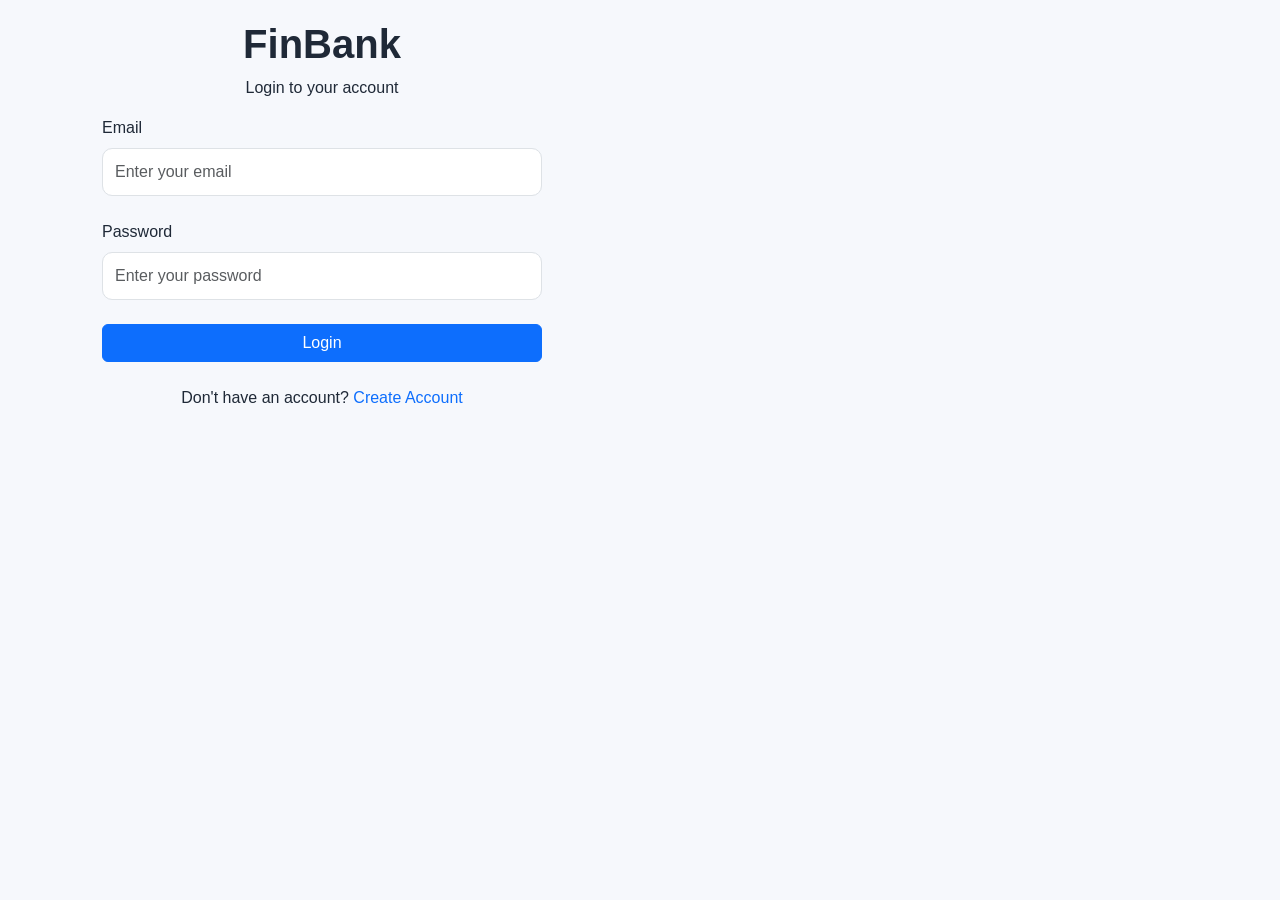
==== banking-app/login.html @ da3230d7 "Initial commit" ====
<!DOCTYPE html>
<html lang="en">

<head>
    <meta charset="UTF-8">
    <meta name="viewport" content="width=device-width, initial-scale=1.0">

    <title>FinBank - Login</title>

    <link
        href="https://cdn.jsdelivr.net/npm/bootstrap@5.3.3/dist/css/bootstrap.min.css"
        rel="stylesheet">

    <!-- CSS is outside banking-app folder -->
    <link rel="stylesheet" href="../CSS/style.css">
</head>

<body>

    <div class="container">
        <div class="auth-container">

            <h1 class="text-center fw-bold">
                FinBank
            </h1>

            <p class="text-center auth-subtitle">
                Login to your account
            </p>


            <form id="loginForm">

                <!-- EMAIL -->

                <div class="mb-4">

                    <label
                        for="loginEmail"
                        class="form-label">

                        Email

                    </label>

                    <input
                        type="email"
                        id="loginEmail"
                        class="form-control"
                        placeholder="Enter your email"
                        required>

                </div>


                <!-- PASSWORD -->

                <div class="mb-4">

                    <label
                        for="loginPassword"
                        class="form-label">

                        Password

                    </label>

                    <input
                        type="password"
                        id="loginPassword"
                        class="form-control"
                        placeholder="Enter your password"
                        required>

                </div>


                <!-- LOGIN BUTTON -->

                <button
                    type="submit"
                    id="loginBtn"
                    class="btn btn-primary w-100">

                    Login

                </button>

            </form>


            <p class="text-center mt-4">

                Don't have an account?

                <a href="signup.html">
                    Create Account
                </a>

            </p>

        </div>
    </div>


    <!-- JavaScript is outside banking-app folder -->

    <script src="../JavaScript/app.js"></script>
    <script src="../JavaScript/auth.js"></script>

</body>

</html>
---- CSS/style.css ----
* {
    margin: 0;
    padding: 0;
    box-sizing: border-box;
}

body {
    font-family: Arial, Helvetica, sans-serif;
    background: #f6f8fc;
    color: #1f2937;
}

a {
    text-decoration: none;
}

.navbar {
    min-height: 70px;
}

.nav-link {
    font-weight: 500;
}

.nav-link:hover {
    color: #0d6efd !important;
}


/* HERO */

.hero-section {
    background:
        linear-gradient(
            135deg,
            #eef5ff,
            #ffffff
        );
}

.min-vh-75 {
    min-height: 75vh;
}

.hero-title {
    font-size: clamp(42px, 6vw, 72px);
    font-weight: 800;
    line-height: 1.05;
}

.hero-title span {
    color: #0d6efd;
}

.hero-text {
    font-size: 18px;
    color: #6b7280;
    max-width: 600px;
    margin: 25px 0;
}


.hero-card {
    max-width: 450px;
    margin: auto;
    padding: 35px;
    border-radius: 25px;
    color: white;
    background:
        linear-gradient(
            135deg,
            #0d6efd,
            #5b21b6
        );
    box-shadow: 0 25px 60px rgba(13, 110, 253, .25);
}

.hero-card h2 {
    margin-top: 8px;
}

.hero-card small {
    opacity: .8;
}

.hero-icon {
    font-size: 35px;
}

.card-number {
    letter-spacing: 5px;
    margin: 55px 0 30px;
}


/* FEATURES */

.section-label {
    color: #0d6efd;
    font-weight: 700;
    letter-spacing: 2px;
}

.feature-card {
    background: white;
    padding: 30px;
    border-radius: 18px;
    height: 100%;
    border: 1px solid #edf0f5;
    transition: .3s;
}

.feature-card:hover {
    transform: translateY(-7px);
    box-shadow: 0 15px 35px rgba(0, 0, 0, .08);
}

.feature-icon {
    width: 55px;
    height: 55px;
    display: flex;
    align-items: center;
    justify-content: center;
    background: #e9f2ff;
    color: #0d6efd;
    border-radius: 14px;
    font-size: 22px;
    margin-bottom: 20px;
}


/* CONTACT */

.contact-section {
    background: #eef4fb;
}

.form-card {
    background: white;
    padding: 30px;
    border-radius: 20px;
    border: 1px solid #edf0f5;
    box-shadow: 0 10px 30px rgba(0, 0, 0, .04);
}

.form-control,
.form-select {
    min-height: 48px;
    border-radius: 10px;
}

.form-control:focus,
.form-select:focus {
    box-shadow: 0 0 0 3px rgba(13, 110, 253, .1);
}


/* FOOTER */

.footer {
    padding: 25px;
    background: #111827;
    color: white;
}


/* AUTH */

.auth-body {
    min-height: 100vh;
    background:
        linear-gradient(
            135deg,
            #eef5ff,
            #f8f9ff
        );

    display: flex;
    align-items: center;
    justify-content: center;
}

.auth-container {
    width: 100%;
    max-width: 480px;
    padding: 20px;
}

.auth-card {
    background: white;
    padding: 40px;
    border-radius: 22px;
    box-shadow: 0 20px 60px rgba(0, 0, 0, .08);
}

.auth-logo {
    display: inline-block;
    color: #0d6efd;
    font-size: 30px;
    font-weight: 800;
    margin-bottom: 25px;
}


/* DASHBOARD */

.dashboard-body {
    background: #f6f8fc;
}

.stat-card {
    background: white;
    padding: 25px;
    border-radius: 18px;
    border: 1px solid #edf0f5;
    height: 100%;
}

.stat-card p {
    color: #6b7280;
    margin-top: 15px;
    margin-bottom: 5px;
}

.stat-icon {
    width: 50px;
    height: 50px;
    border-radius: 14px;
    background: #e9f2ff;
    color: #0d6efd;
    display: flex;
    align-items: center;
    justify-content: center;
    font-size: 20px;
}

.stat-icon.success {
    background: #eaf8ef;
    color: #198754;
}

.stat-icon.danger {
    background: #fff0f0;
    color: #dc3545;
}

.stat-icon.purple {
    background: #f1eaff;
    color: #6f42c1;
}


.section-card {
    background: white;
    padding: 30px;
    border-radius: 20px;
    border: 1px solid #edf0f5;
}


.quick-action {
    display: flex;
    align-items: center;
    gap: 15px;
    padding: 20px;
    background: #f7f9fc;
    color: #1f2937;
    border-radius: 14px;
    transition: .3s;
}

.quick-action:hover {
    background: #eaf2ff;
    color: #0d6efd;
    transform: translateY(-3px);
}

.quick-action i {
    font-size: 24px;
    color: #0d6efd;
}


/* BANKING */

.balance-banner {
    background:
        linear-gradient(
            135deg,
            #0d6efd,
            #4f46e5
        );

    color: white;
    padding: 35px;
    border-radius: 22px;

    display: flex;
    justify-content: space-between;
    align-items: center;
}

.balance-banner h1 {
    font-size: 42px;
}

.balance-banner > i {
    font-size: 60px;
    opacity: .3;
}


.form-heading {
    display: flex;
    align-items: center;
    gap: 15px;
    margin-bottom: 25px;
}

.form-heading h4 {
    margin-bottom: 5px;
}

.form-heading p {
    color: #6b7280;
    margin: 0;
}

.transaction-icon {
    width: 55px;
    height: 55px;
    border-radius: 15px;
    display: flex;
    align-items: center;
    justify-content: center;
    font-size: 22px;
}

.transaction-icon.credit {
    background: #eaf8ef;
    color: #198754;
}

.transaction-icon.debit {
    background: #fff0f0;
    color: #dc3545;
}


/* TRANSACTIONS */

.transaction-item {
    display: flex;
    justify-content: space-between;
    align-items: center;
    padding: 18px 0;
    border-bottom: 1px solid #edf0f5;
}

.transaction-item:last-child {
    border-bottom: none;
}

.transaction-left {
    display: flex;
    align-items: center;
    gap: 15px;
}

.transaction-date {
    color: #6b7280;
    font-size: 13px;
}

.amount-credit {
    color: #198754;
    font-weight: 700;
}

.amount-debit {
    color: #dc3545;
    font-weight: 700;
}


/* EMPTY STATE */

.empty-state {
    text-align: center;
    padding: 50px 20px;
    color: #6b7280;
}

.empty-state i {
    font-size: 50px;
    margin-bottom: 15px;
    color: #adb5bd;
}


/* TOAST */

#toastContainer {
    position: fixed;
    top: 20px;
    right: 20px;
    z-index: 9999;
}

.custom-toast {
    background: #212529;
    color: white;
    padding: 15px 20px;
    border-radius: 10px;
    margin-bottom: 10px;
    min-width: 280px;
    box-shadow: 0 10px 30px rgba(0, 0, 0, .15);
    animation: toastIn .3s ease;
}

.custom-toast.success {
    background: #198754;
}

.custom-toast.error {
    background: #dc3545;
}

@keyframes toastIn {

    from {
        opacity: 0;
        transform: translateX(30px);
    }

    to {
        opacity: 1;
        transform: translateX(0);
    }

}


/* RESPONSIVE */

@media (max-width: 768px) {

    .hero-title {
        font-size: 45px;
    }

    .hero-card {
        padding: 25px;
    }

    .auth-card {
        padding: 25px;
    }

    .section-card,
    .form-card {
        padding: 20px;
    }

    .balance-banner {
        padding: 25px;
    }

    .balance-banner h1 {
        font-size: 32px;
    }

    .balance-banner > i {
        font-size: 40px;
    }

    .transaction-item {
        align-items: flex-start;
        gap: 15px;
    }

}
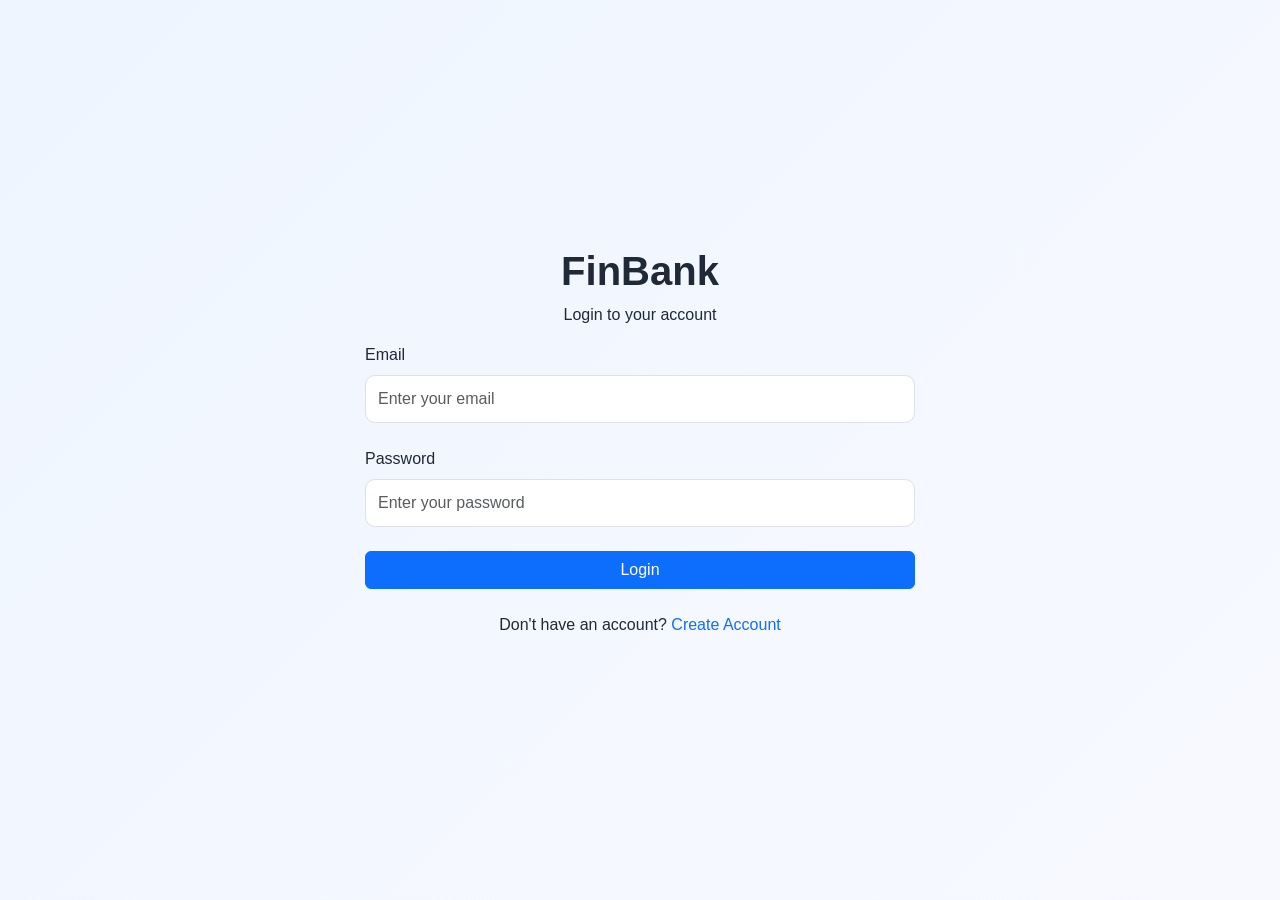
==== commit c8fabd2c: "Fix login page layout and styling" ====
--- a/banking-app/login.html
+++ b/banking-app/login.html
@@ -15,9 +15,8 @@
     <link rel="stylesheet" href="../CSS/style.css">
 </head>
 
-<body>
+<body class="auth-body">
 
-    <div class="container">
         <div class="auth-container">
 
             <h1 class="text-center fw-bold">
--- a/CSS/style.css
+++ b/CSS/style.css
@@ -31,11 +31,9 @@
 
 .hero-section {
     background:
-        linear-gradient(
-            135deg,
+        linear-gradient(135deg,
             #eef5ff,
-            #ffffff
-        );
+            #ffffff);
 }
 
 .min-vh-75 {
@@ -67,11 +65,9 @@
     border-radius: 25px;
     color: white;
     background:
-        linear-gradient(
-            135deg,
+        linear-gradient(135deg,
             #0d6efd,
-            #5b21b6
-        );
+            #5b21b6);
     box-shadow: 0 25px 60px rgba(13, 110, 253, .25);
 }
 
@@ -169,11 +165,9 @@
 .auth-body {
     min-height: 100vh;
     background:
-        linear-gradient(
-            135deg,
+        linear-gradient(135deg,
             #eef5ff,
-            #f8f9ff
-        );
+            #f8f9ff);
 
     display: flex;
     align-items: center;
@@ -182,11 +176,12 @@
 
 .auth-container {
     width: 100%;
-    max-width: 480px;
-    padding: 20px;
+    max-width: 550px;
+    margin: 0 auto;
 }
 
 .auth-card {
+    width: 100%;
     background: white;
     padding: 40px;
     border-radius: 22px;
@@ -285,11 +280,9 @@
 
 .balance-banner {
     background:
-        linear-gradient(
-            135deg,
+        linear-gradient(135deg,
             #0d6efd,
-            #4f46e5
-        );
+            #4f46e5);
 
     color: white;
     padding: 35px;
@@ -304,7 +297,7 @@
     font-size: 42px;
 }
 
-.balance-banner > i {
+.balance-banner>i {
     font-size: 60px;
     opacity: .3;
 }
@@ -470,7 +463,7 @@
         font-size: 32px;
     }
 
-    .balance-banner > i {
+    .balance-banner>i {
         font-size: 40px;
     }
 
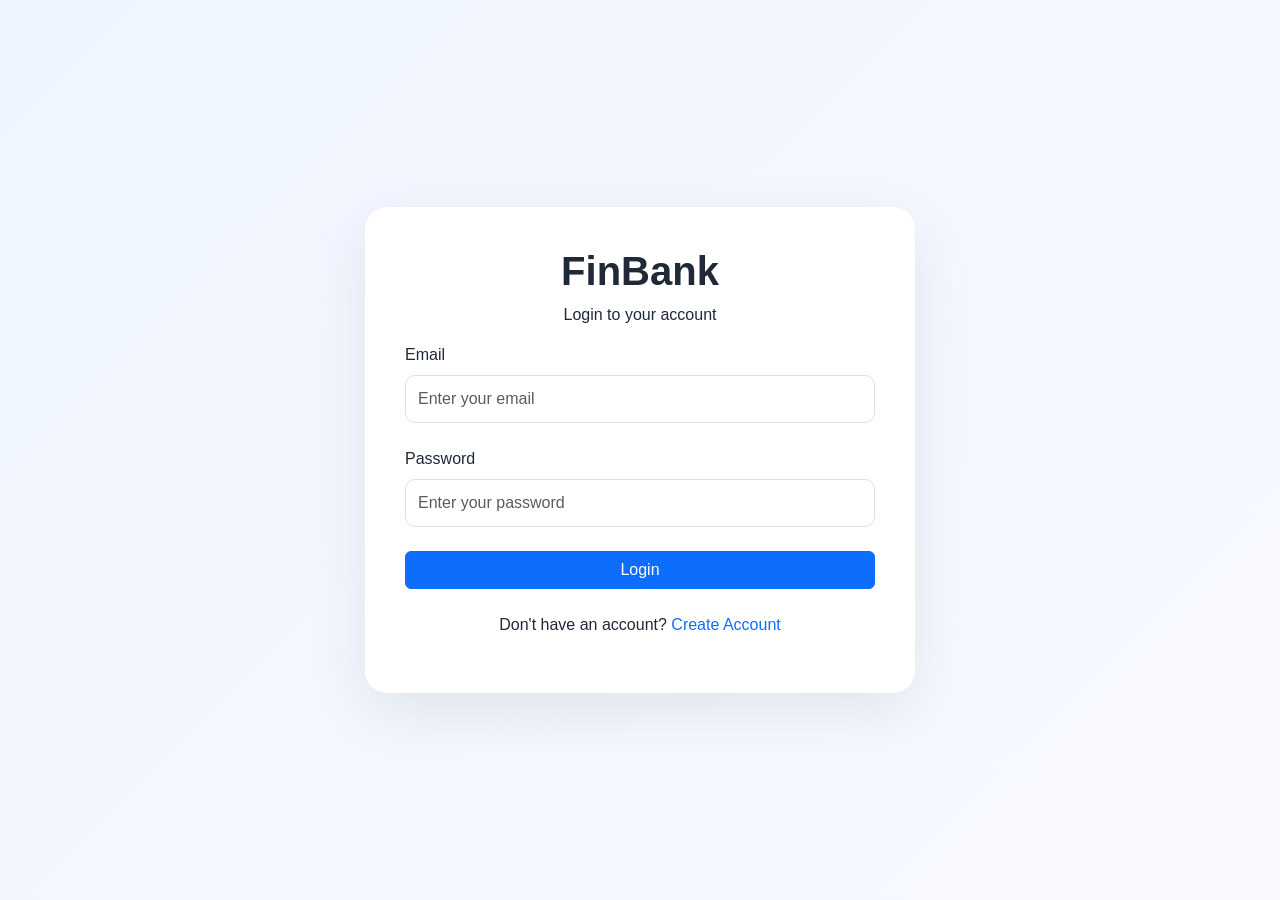
==== commit d203d2d2: "Update login page" ====
--- a/banking-app/login.html
+++ b/banking-app/login.html
@@ -18,6 +18,8 @@
 <body class="auth-body">
 
         <div class="auth-container">
+
+            <div class="auth-card">
 
             <h1 class="text-center fw-bold">
                 FinBank
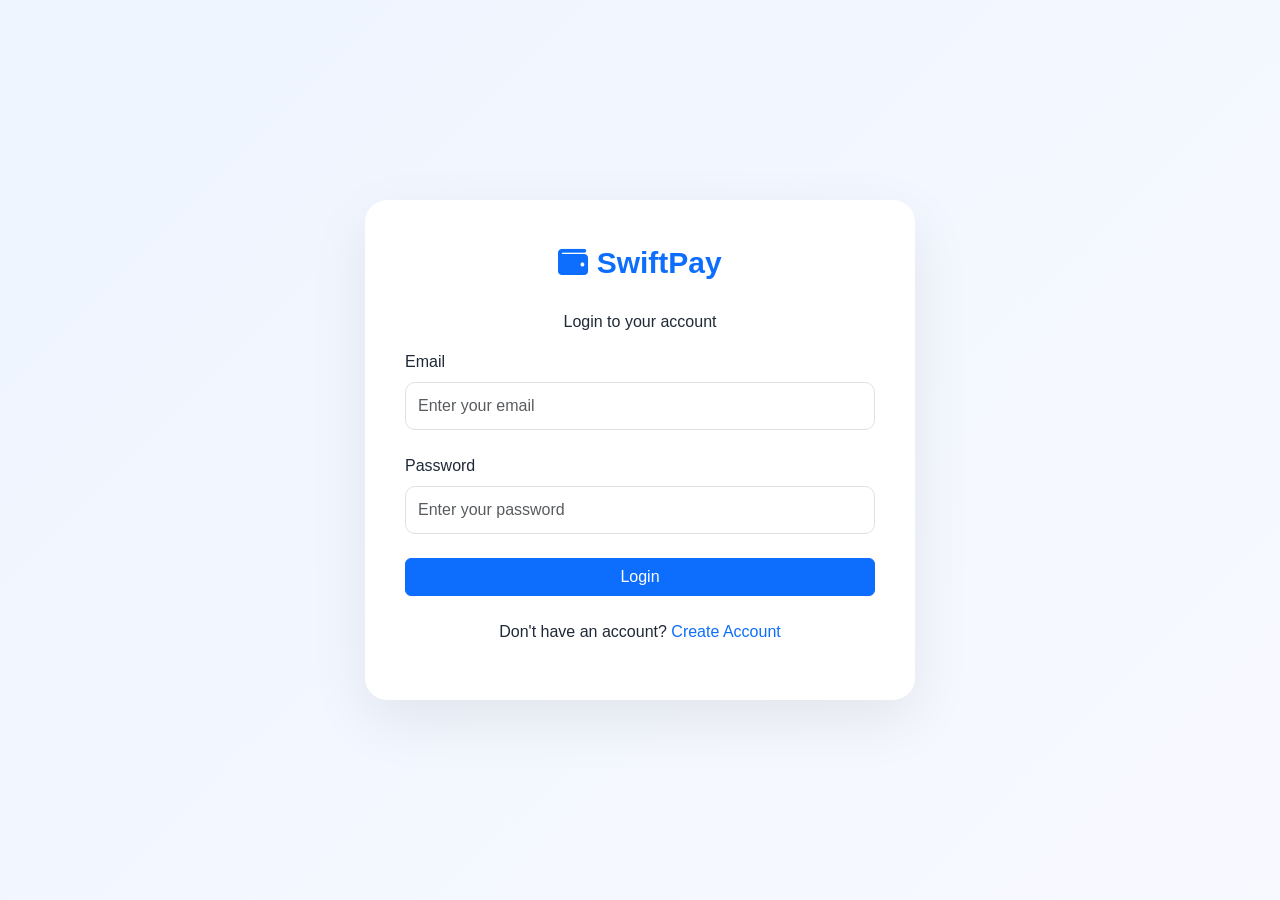
==== commit 29ff3c08: "Fix login logo alignment and add Font Awesome icon" ====
--- a/banking-app/login.html
+++ b/banking-app/login.html
@@ -7,9 +7,9 @@
 
     <title>FinBank - Login</title>
 
-    <link
-        href="https://cdn.jsdelivr.net/npm/bootstrap@5.3.3/dist/css/bootstrap.min.css"
-        rel="stylesheet">
+    <link href="https://cdn.jsdelivr.net/npm/bootstrap@5.3.3/dist/css/bootstrap.min.css" rel="stylesheet">
+    
+    <link rel="stylesheet" href="https://cdnjs.cloudflare.com/ajax/libs/font-awesome/6.5.2/css/all.min.css">
 
     <!-- CSS is outside banking-app folder -->
     <link rel="stylesheet" href="../CSS/style.css">
@@ -17,13 +17,17 @@
 
 <body class="auth-body">
 
-        <div class="auth-container">
+    <div class="auth-container">
 
-            <div class="auth-card">
+        <div class="auth-card">
 
-            <h1 class="text-center fw-bold">
-                FinBank
-            </h1>
+            <a href="../index.html" class="auth-logo">
+
+                <i class="fa-solid fa-wallet"></i>
+
+                SwiftPay
+
+            </a>
 
             <p class="text-center auth-subtitle">
                 Login to your account
@@ -36,20 +40,13 @@
 
                 <div class="mb-4">
 
-                    <label
-                        for="loginEmail"
-                        class="form-label">
+                    <label for="loginEmail" class="form-label">
 
                         Email
 
                     </label>
 
-                    <input
-                        type="email"
-                        id="loginEmail"
-                        class="form-control"
-                        placeholder="Enter your email"
-                        required>
+                    <input type="email" id="loginEmail" class="form-control" placeholder="Enter your email" required>
 
                 </div>
 
@@ -58,19 +55,13 @@
 
                 <div class="mb-4">
 
-                    <label
-                        for="loginPassword"
-                        class="form-label">
+                    <label for="loginPassword" class="form-label">
 
                         Password
 
                     </label>
 
-                    <input
-                        type="password"
-                        id="loginPassword"
-                        class="form-control"
-                        placeholder="Enter your password"
+                    <input type="password" id="loginPassword" class="form-control" placeholder="Enter your password"
                         required>
 
                 </div>
@@ -78,10 +69,7 @@
 
                 <!-- LOGIN BUTTON -->
 
-                <button
-                    type="submit"
-                    id="loginBtn"
-                    class="btn btn-primary w-100">
+                <button type="submit" id="loginBtn" class="btn btn-primary w-100">
 
                     Login
 
--- a/CSS/style.css
+++ b/CSS/style.css
@@ -189,11 +189,13 @@
 }
 
 .auth-logo {
-    display: inline-block;
-    color: #0d6efd;
+    display: block;
+    width: fit-content;
+    margin: 0 auto 25px;
+    color: #0d6efd;
+    font-size: 30px;
     font-size: 30px;
     font-weight: 800;
-    margin-bottom: 25px;
 }
 
 
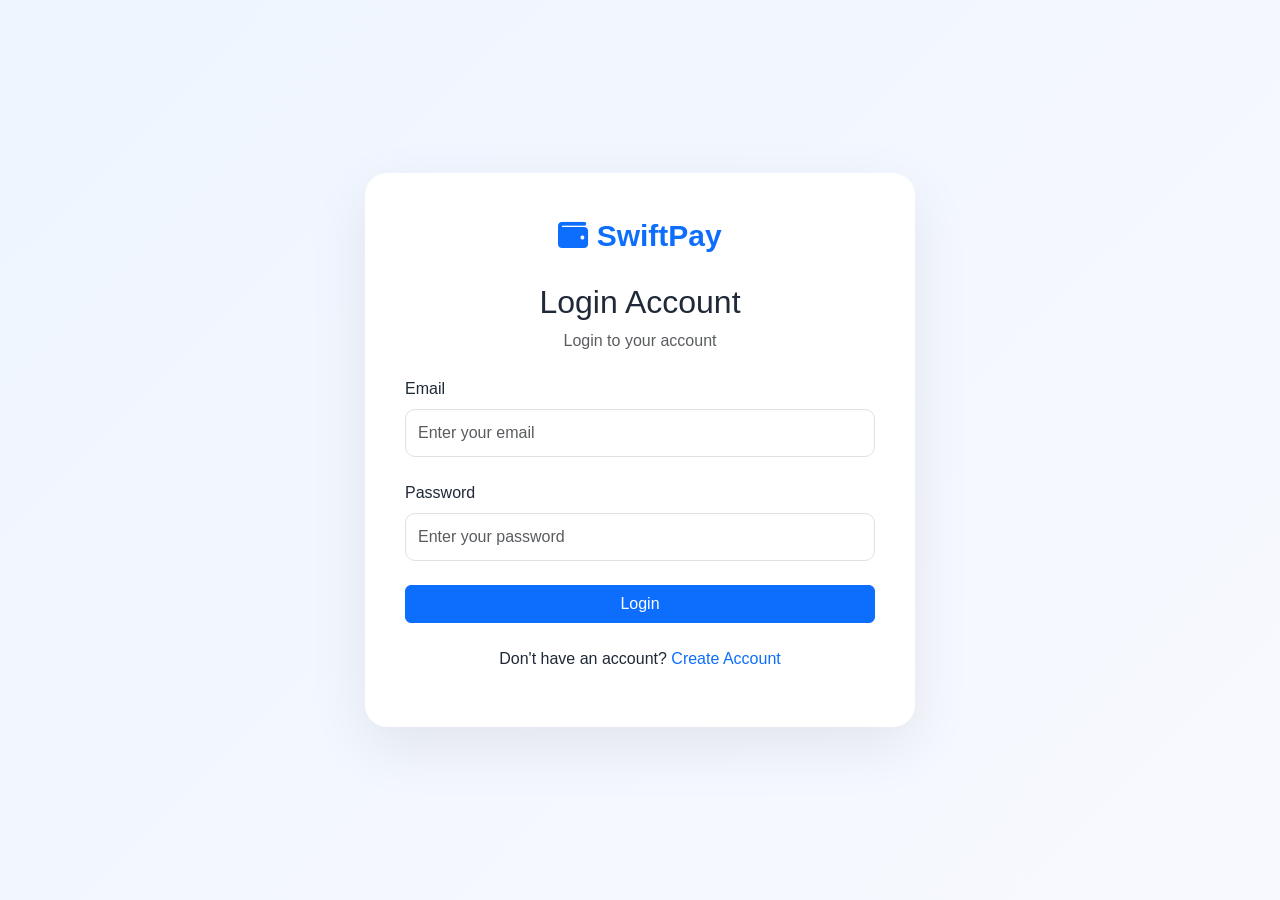
==== commit 896e1abb: "Center login page heading" ====
--- a/banking-app/login.html
+++ b/banking-app/login.html
@@ -8,7 +8,7 @@
     <title>FinBank - Login</title>
 
     <link href="https://cdn.jsdelivr.net/npm/bootstrap@5.3.3/dist/css/bootstrap.min.css" rel="stylesheet">
-    
+
     <link rel="stylesheet" href="https://cdnjs.cloudflare.com/ajax/libs/font-awesome/6.5.2/css/all.min.css">
 
     <!-- CSS is outside banking-app folder -->
@@ -21,18 +21,25 @@
 
         <div class="auth-card">
 
-            <a href="../index.html" class="auth-logo">
+            <div class="text-center mb-4">
 
-                <i class="fa-solid fa-wallet"></i>
+                <a href="../index.html" class="auth-logo">
 
-                SwiftPay
+                    <i class="fa-solid fa-wallet"></i>
 
-            </a>
+                    SwiftPay
 
-            <p class="text-center auth-subtitle">
-                Login to your account
-            </p>
+                </a>
 
+                <h2>
+                    Login Account
+                </h2>
+
+                <p class="text-muted">
+                    Login to your account
+                </p>
+
+            </div>
 
             <form id="loginForm">
 
--- a/CSS/style.css
+++ b/CSS/style.css
@@ -164,6 +164,8 @@
 
 .auth-body {
     min-height: 100vh;
+    min-height: 100svh;
+
     background:
         linear-gradient(135deg,
             #eef5ff,
@@ -172,6 +174,8 @@
     display: flex;
     align-items: center;
     justify-content: center;
+
+    padding: 20px 15px;
 }
 
 .auth-container {
@@ -182,18 +186,24 @@
 
 .auth-card {
     width: 100%;
+
     background: white;
+
     padding: 40px;
+
     border-radius: 22px;
+
     box-shadow: 0 20px 60px rgba(0, 0, 0, .08);
 }
 
 .auth-logo {
     display: block;
     width: fit-content;
+
     margin: 0 auto 25px;
-    color: #0d6efd;
-    font-size: 30px;
+
+    color: #0d6efd;
+
     font-size: 30px;
     font-weight: 800;
 }
@@ -440,15 +450,32 @@
 
 @media (max-width: 768px) {
 
+    .auth-body {
+        align-items: flex-start;
+        padding: 20px 12px;
+    }
+
+    .auth-container {
+        width: 100%;
+        max-width: 100%;
+    }
+
+    .auth-card {
+        width: 100%;
+        padding: 25px 20px;
+        border-radius: 18px;
+    }
+
+    .auth-logo {
+        font-size: 28px;
+        margin-bottom: 20px;
+    }
+
     .hero-title {
         font-size: 45px;
     }
 
     .hero-card {
-        padding: 25px;
-    }
-
-    .auth-card {
         padding: 25px;
     }
 
@@ -473,5 +500,4 @@
         align-items: flex-start;
         gap: 15px;
     }
-
 }
